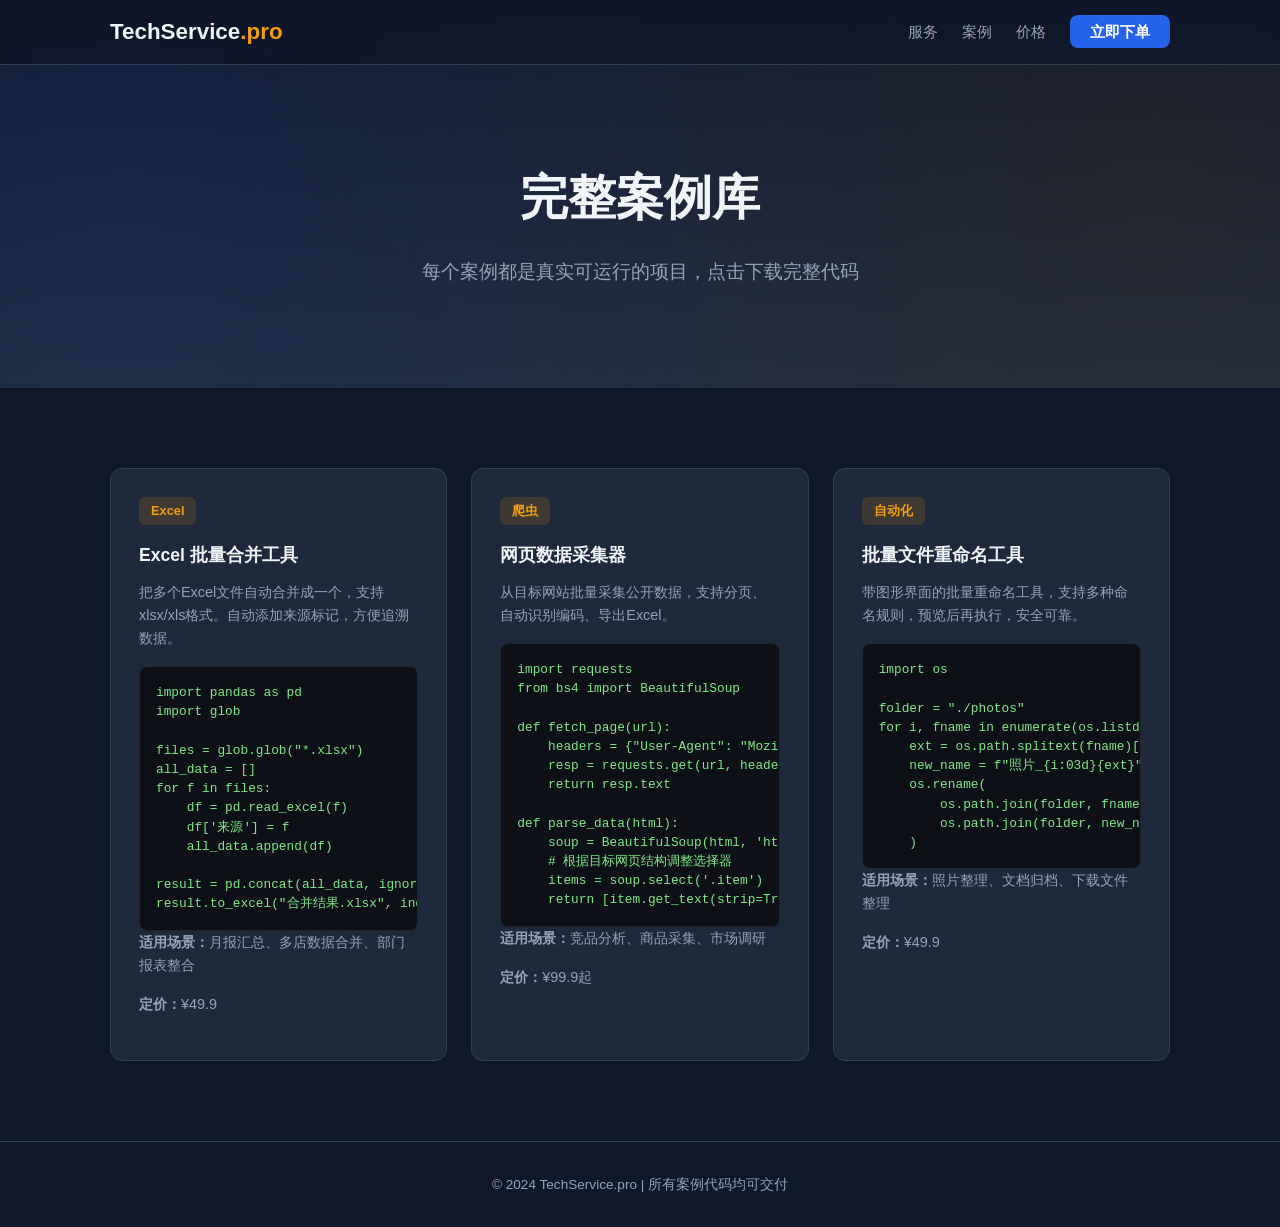
==== samples/index.html @ 14d5e6c6 "Initial commit: professional tech services website" ====
<!DOCTYPE html>
<html lang="zh-CN">
<head>
    <meta charset="UTF-8">
    <meta name="viewport" content="width=device-width, initial-scale=1.0">
    <title>案例展示 - 编程技术服务</title>
    <link rel="stylesheet" href="../css/style.css">
</head>
<body>
    <nav class="navbar">
        <div class="container">
            <a href="../" class="logo">TechService<span class="accent">.pro</span></a>
            <ul class="nav-links">
                <li><a href="../#services">服务</a></li>
                <li><a href="../#samples">案例</a></li>
                <li><a href="../#pricing">价格</a></li>
                <li><a href="../#contact" class="btn-nav">立即下单</a></li>
            </ul>
        </div>
    </nav>

    <header class="hero" style="padding-bottom: 60px;">
        <div class="container">
            <h1>完整案例库</h1>
            <p class="hero-sub">每个案例都是真实可运行的项目，点击下载完整代码</p>
        </div>
    </header>

    <section class="section">
        <div class="container">
            <div class="samples-grid">
                <div class="sample-card">
                    <div class="sample-header">
                        <span class="sample-tag">Excel</span>
                    </div>
                    <h3>Excel 批量合并工具</h3>
                    <p>把多个Excel文件自动合并成一个，支持xlsx/xls格式。自动添加来源标记，方便追溯数据。</p>
                    <pre><code>import pandas as pd
import glob

files = glob.glob("*.xlsx")
all_data = []
for f in files:
    df = pd.read_excel(f)
    df['来源'] = f
    all_data.append(df)

result = pd.concat(all_data, ignore_index=True)
result.to_excel("合并结果.xlsx", index=False)</code></pre>
                    <p><strong>适用场景：</strong>月报汇总、多店数据合并、部门报表整合</p>
                    <p><strong>定价：</strong>¥49.9</p>
                </div>

                <div class="sample-card">
                    <div class="sample-header">
                        <span class="sample-tag">爬虫</span>
                    </div>
                    <h3>网页数据采集器</h3>
                    <p>从目标网站批量采集公开数据，支持分页、自动识别编码、导出Excel。</p>
                    <pre><code>import requests
from bs4 import BeautifulSoup

def fetch_page(url):
    headers = {"User-Agent": "Mozilla/5.0"}
    resp = requests.get(url, headers=headers, timeout=10)
    return resp.text

def parse_data(html):
    soup = BeautifulSoup(html, 'html.parser')
    # 根据目标网页结构调整选择器
    items = soup.select('.item')
    return [item.get_text(strip=True) for item in items]</code></pre>
                    <p><strong>适用场景：</strong>竞品分析、商品采集、市场调研</p>
                    <p><strong>定价：</strong>¥99.9起</p>
                </div>

                <div class="sample-card">
                    <div class="sample-header">
                        <span class="sample-tag">自动化</span>
                    </div>
                    <h3>批量文件重命名工具</h3>
                    <p>带图形界面的批量重命名工具，支持多种命名规则，预览后再执行，安全可靠。</p>
                    <pre><code>import os

folder = "./photos"
for i, fname in enumerate(os.listdir(folder), 1):
    ext = os.path.splitext(fname)[1]
    new_name = f"照片_{i:03d}{ext}"
    os.rename(
        os.path.join(folder, fname),
        os.path.join(folder, new_name)
    )</code></pre>
                    <p><strong>适用场景：</strong>照片整理、文档归档、下载文件整理</p>
                    <p><strong>定价：</strong>¥49.9</p>
                </div>
            </div>
        </div>
    </section>

    <footer>
        <div class="container">
            <p>© 2024 TechService.pro | 所有案例代码均可交付</p>
        </div>
    </footer>
</body>
</html>
---- css/style.css ----
/* ============================================
   专业编程技术服务 - 官网样式
   ============================================ */

:root {
    --primary: #2563eb;
    --primary-dark: #1d4ed8;
    --accent: #f59e0b;
    --bg: #0f172a;
    --bg-card: #1e293b;
    --bg-dark: #0d1117;
    --text: #f1f5f9;
    --text-muted: #94a3b8;
    --border: #334155;
    --radius: 12px;
}

* {
    margin: 0;
    padding: 0;
    box-sizing: border-box;
}

html {
    scroll-behavior: smooth;
}

body {
    font-family: -apple-system, BlinkMacSystemFont, "Segoe UI", Roboto, "Noto Sans SC", sans-serif;
    background: var(--bg);
    color: var(--text);
    line-height: 1.6;
    overflow-x: hidden;
}

.container {
    max-width: 1100px;
    margin: 0 auto;
    padding: 0 20px;
}

/* === Navbar === */
.navbar {
    position: fixed;
    top: 0;
    width: 100%;
    background: rgba(15, 23, 42, 0.9);
    backdrop-filter: blur(10px);
    border-bottom: 1px solid var(--border);
    z-index: 100;
}

.navbar .container {
    display: flex;
    justify-content: space-between;
    align-items: center;
    height: 64px;
}

.logo {
    font-size: 1.4rem;
    font-weight: 700;
    color: var(--text);
    text-decoration: none;
}

.logo .accent {
    color: var(--accent);
}

.nav-links {
    display: flex;
    list-style: none;
    gap: 24px;
    align-items: center;
}

.nav-links a {
    color: var(--text-muted);
    text-decoration: none;
    font-size: 0.95rem;
    transition: color 0.2s;
}

.nav-links a:hover {
    color: var(--text);
}

.btn-nav {
    background: var(--primary);
    color: white !important;
    padding: 8px 20px;
    border-radius: 8px;
    font-weight: 600;
}

.btn-nav:hover {
    background: var(--primary-dark) !important;
}

/* === Hero === */
.hero {
    padding: 160px 0 80px;
    text-align: center;
    background: linear-gradient(180deg, #0f172a 0%, #1e293b 100%);
    position: relative;
    overflow: hidden;
}

.hero::before {
    content: '';
    position: absolute;
    top: -50%;
    left: -50%;
    width: 200%;
    height: 200%;
    background: radial-gradient(circle at 30% 50%, rgba(37, 99, 235, 0.1) 0%, transparent 50%),
                radial-gradient(circle at 70% 50%, rgba(245, 158, 11, 0.05) 0%, transparent 50%);
    animation: float 20s ease-in-out infinite;
}

@keyframes float {
    0%, 100% { transform: translate(0, 0); }
    50% { transform: translate(-30px, 20px); }
}

.hero h1 {
    font-size: 3rem;
    font-weight: 800;
    margin-bottom: 20px;
    position: relative;
}

.hero .accent {
    color: var(--accent);
}

.hero-sub {
    font-size: 1.2rem;
    color: var(--text-muted);
    margin-bottom: 40px;
    position: relative;
}

.hero-cta {
    display: flex;
    gap: 16px;
    justify-content: center;
    margin-bottom: 60px;
    position: relative;
}

.btn-primary, .btn-secondary {
    padding: 14px 36px;
    border-radius: 10px;
    font-size: 1.05rem;
    font-weight: 600;
    text-decoration: none;
    transition: all 0.2s;
}

.btn-primary {
    background: var(--primary);
    color: white;
}

.btn-primary:hover {
    background: var(--primary-dark);
    transform: translateY(-2px);
}

.btn-secondary {
    background: transparent;
    color: var(--text);
    border: 1px solid var(--border);
}

.btn-secondary:hover {
    border-color: var(--primary);
    color: var(--primary);
}

.hero-stats {
    display: flex;
    justify-content: center;
    gap: 60px;
    position: relative;
}

.stat {
    display: flex;
    flex-direction: column;
    align-items: center;
}

.stat .num {
    font-size: 2rem;
    font-weight: 800;
    color: var(--primary);
}

.stat .label {
    font-size: 0.85rem;
    color: var(--text-muted);
    margin-top: 4px;
}

/* === Section === */
.section {
    padding: 80px 0;
}

.section-dark {
    background: var(--bg-dark);
}

.section-accent {
    background: linear-gradient(180deg, #1e293b 0%, #0f172a 100%);
}

.section-title {
    text-align: center;
    font-size: 2rem;
    font-weight: 700;
    margin-bottom: 16px;
}

.section-desc {
    text-align: center;
    color: var(--text-muted);
    margin-bottom: 48px;
    font-size: 1.05rem;
}

/* === Services === */
.services-grid {
    display: grid;
    grid-template-columns: repeat(auto-fill, minmax(320px, 1fr));
    gap: 24px;
}

.service-card {
    background: var(--bg-card);
    border: 1px solid var(--border);
    border-radius: var(--radius);
    padding: 32px;
    transition: all 0.2s;
}

.service-card:hover {
    border-color: var(--primary);
    transform: translateY(-4px);
}

.service-icon {
    font-size: 2rem;
    margin-bottom: 16px;
}

.service-card h3 {
    font-size: 1.15rem;
    margin-bottom: 12px;
}

.service-card p {
    color: var(--text-muted);
    font-size: 0.9rem;
    margin-bottom: 16px;
}

.price-tag {
    display: inline-block;
    background: rgba(37, 99, 235, 0.15);
    color: var(--primary);
    padding: 4px 12px;
    border-radius: 6px;
    font-size: 0.85rem;
    font-weight: 600;
}

/* === Benefits === */
.benefits-grid {
    display: grid;
    grid-template-columns: repeat(auto-fill, minmax(240px, 1fr));
    gap: 32px;
}

.benefit {
    text-align: center;
    padding: 32px 20px;
}

.benefit h3 {
    font-size: 1.1rem;
    margin-bottom: 12px;
}

.benefit p {
    color: var(--text-muted);
    font-size: 0.9rem;
}

/* === Samples === */
.samples-grid {
    display: grid;
    grid-template-columns: repeat(auto-fill, minmax(320px, 1fr));
    gap: 24px;
}

.sample-card {
    background: var(--bg-card);
    border: 1px solid var(--border);
    border-radius: var(--radius);
    padding: 28px;
}

.sample-tag {
    display: inline-block;
    background: rgba(245, 158, 11, 0.15);
    color: var(--accent);
    padding: 4px 12px;
    border-radius: 6px;
    font-size: 0.8rem;
    font-weight: 600;
    margin-bottom: 16px;
}

.sample-card h3 {
    font-size: 1.1rem;
    margin-bottom: 12px;
}

.sample-card p {
    color: var(--text-muted);
    font-size: 0.9rem;
    margin-bottom: 16px;
}

.sample-card pre {
    background: #0d1117;
    border-radius: 8px;
    padding: 16px;
    overflow-x: auto;
    font-size: 0.8rem;
    line-height: 1.5;
    border: 1px solid #21262d;
}

.sample-card code {
    font-family: 'JetBrains Mono', 'Fira Code', monospace;
    color: #7ee787;
}

.samples-more {
    text-align: center;
    margin-top: 32px;
    color: var(--text-muted);
}

.samples-more a {
    color: var(--primary);
}

/* === Pricing === */
.pricing-grid {
    display: grid;
    grid-template-columns: repeat(auto-fill, minmax(300px, 1fr));
    gap: 24px;
    align-items: start;
}

.pricing-card {
    background: var(--bg-card);
    border: 1px solid var(--border);
    border-radius: var(--radius);
    padding: 36px 28px;
    text-align: center;
    position: relative;
}

.pricing-card.featured {
    border-color: var(--primary);
    transform: scale(1.05);
}

.popular {
    position: absolute;
    top: -12px;
    left: 50%;
    transform: translateX(-50%);
    background: var(--primary);
    color: white;
    padding: 4px 20px;
    border-radius: 20px;
    font-size: 0.8rem;
    font-weight: 600;
}

.pricing-card h3 {
    font-size: 1.2rem;
    margin-bottom: 16px;
}

.price {
    font-size: 2.5rem;
    font-weight: 800;
    color: var(--accent);
    margin-bottom: 24px;
}

.pricing-card ul {
    list-style: none;
    margin-bottom: 28px;
}

.pricing-card li {
    padding: 8px 0;
    color: var(--text-muted);
    border-bottom: 1px solid var(--border);
}

.pricing-card li:last-child {
    border: none;
}

/* === Process === */
.process-flow {
    display: flex;
    align-items: center;
    justify-content: center;
    gap: 16px;
    flex-wrap: wrap;
}

.process-step {
    text-align: center;
    padding: 24px;
    min-width: 180px;
}

.step-num {
    width: 48px;
    height: 48px;
    background: var(--primary);
    border-radius: 50%;
    display: flex;
    align-items: center;
    justify-content: center;
    font-size: 1.3rem;
    font-weight: 700;
    margin: 0 auto 16px;
}

.process-step h3 {
    font-size: 1rem;
    margin-bottom: 8px;
}

.process-step p {
    color: var(--text-muted);
    font-size: 0.85rem;
}

.process-arrow {
    font-size: 1.5rem;
    color: var(--primary);
    font-weight: 700;
}

/* === Contact === */
.contact-methods {
    display: grid;
    grid-template-columns: repeat(auto-fill, minmax(280px, 1fr));
    gap: 24px;
    margin-bottom: 48px;
}

.contact-card {
    background: var(--bg-card);
    border: 1px solid var(--border);
    border-radius: var(--radius);
    padding: 28px;
    text-align: center;
}

.contact-card h3 {
    margin-bottom: 12px;
}

.contact-card p {
    color: var(--text-muted);
}

.contact-form {
    max-width: 500px;
    margin: 0 auto;
    background: var(--bg-card);
    border: 1px solid var(--border);
    border-radius: var(--radius);
    padding: 36px;
}

.contact-form h3 {
    text-align: center;
    margin-bottom: 24px;
}

.contact-form input,
.contact-form textarea {
    width: 100%;
    padding: 12px 16px;
    margin-bottom: 16px;
    background: #0d1117;
    border: 1px solid var(--border);
    border-radius: 8px;
    color: var(--text);
    font-size: 0.95rem;
    font-family: inherit;
}

.contact-form input:focus,
.contact-form textarea:focus {
    outline: none;
    border-color: var(--primary);
}

.contact-form button {
    width: 100%;
    border: none;
    cursor: pointer;
}

/* === Footer === */
footer {
    padding: 32px 0;
    text-align: center;
    border-top: 1px solid var(--border);
    color: var(--text-muted);
    font-size: 0.85rem;
}

/* === Mobile === */
@media (max-width: 768px) {
    .hero h1 { font-size: 2rem; }
    .hero-stats { flex-direction: column; gap: 16px; }
    .process-flow { flex-direction: column; }
    .process-arrow { transform: rotate(90deg); }
    .nav-links { gap: 12px; }
    .nav-links a { font-size: 0.85rem; }
    .pricing-card.featured { transform: none; }
    .services-grid { grid-template-columns: 1fr; }
    .samples-grid { grid-template-columns: 1fr; }
}

/* === Animations === */
@keyframes fadeIn {
    from { opacity: 0; transform: translateY(20px); }
    to { opacity: 1; transform: translateY(0); }
}

.service-card, .sample-card, .pricing-card {
    animation: fadeIn 0.6s ease-out both;
}

.service-card:nth-child(2) { animation-delay: 0.1s; }
.service-card:nth-child(3) { animation-delay: 0.2s; }
.service-card:nth-child(4) { animation-delay: 0.3s; }
.service-card:nth-child(5) { animation-delay: 0.4s; }
.service-card:nth-child(6) { animation-delay: 0.5s; }
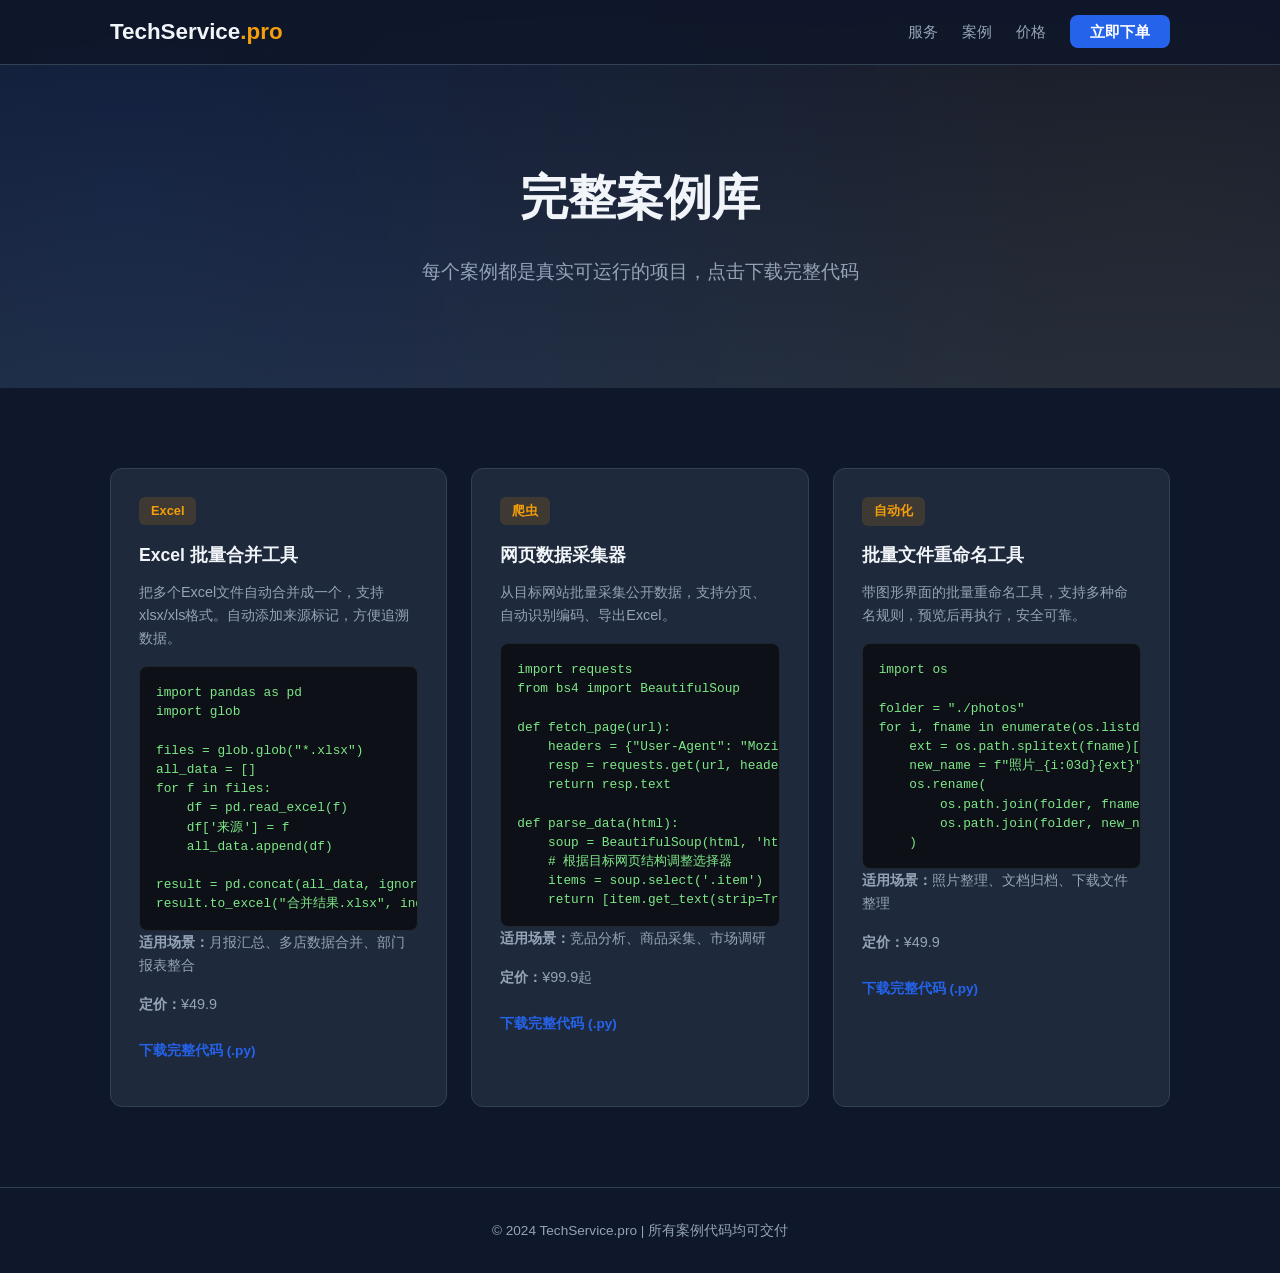
==== commit 1b46ed73: "@ Add favicon, downloadable sample scripts, and download links - Add SVG favicon to fix 404 error - " ====
--- a/samples/index.html
+++ b/samples/index.html
@@ -4,6 +4,7 @@
     <meta charset="UTF-8">
     <meta name="viewport" content="width=device-width, initial-scale=1.0">
     <title>案例展示 - 编程技术服务</title>
+    <link rel="icon" type="image/svg+xml" href="../favicon.svg">
     <link rel="stylesheet" href="../css/style.css">
 </head>
 <body>
@@ -49,6 +50,7 @@
 result.to_excel("合并结果.xlsx", index=False)</code></pre>
                     <p><strong>适用场景：</strong>月报汇总、多店数据合并、部门报表整合</p>
                     <p><strong>定价：</strong>¥49.9</p>
+                    <p><a href="../downloads/01-excel批量合并工具.py" download class="sample-download">下载完整代码 (.py)</a></p>
                 </div>
 
                 <div class="sample-card">
@@ -72,6 +74,7 @@
     return [item.get_text(strip=True) for item in items]</code></pre>
                     <p><strong>适用场景：</strong>竞品分析、商品采集、市场调研</p>
                     <p><strong>定价：</strong>¥99.9起</p>
+                    <p><a href="../downloads/02-网页数据采集器.py" download class="sample-download">下载完整代码 (.py)</a></p>
                 </div>
 
                 <div class="sample-card">
@@ -92,6 +95,7 @@
     )</code></pre>
                     <p><strong>适用场景：</strong>照片整理、文档归档、下载文件整理</p>
                     <p><strong>定价：</strong>¥49.9</p>
+                    <p><a href="../downloads/03-批量文件重命名工具.py" download class="sample-download">下载完整代码 (.py)</a></p>
                 </div>
             </div>
         </div>
--- a/css/style.css
+++ b/css/style.css
@@ -351,6 +351,18 @@
     color: #7ee787;
 }
 
+.sample-download {
+    display: inline-block;
+    margin-top: 8px;
+    color: var(--primary);
+    font-size: 0.85rem;
+    font-weight: 600;
+    text-decoration: none;
+}
+.sample-download:hover {
+    text-decoration: underline;
+}
+
 .samples-more {
     text-align: center;
     margin-top: 32px;
